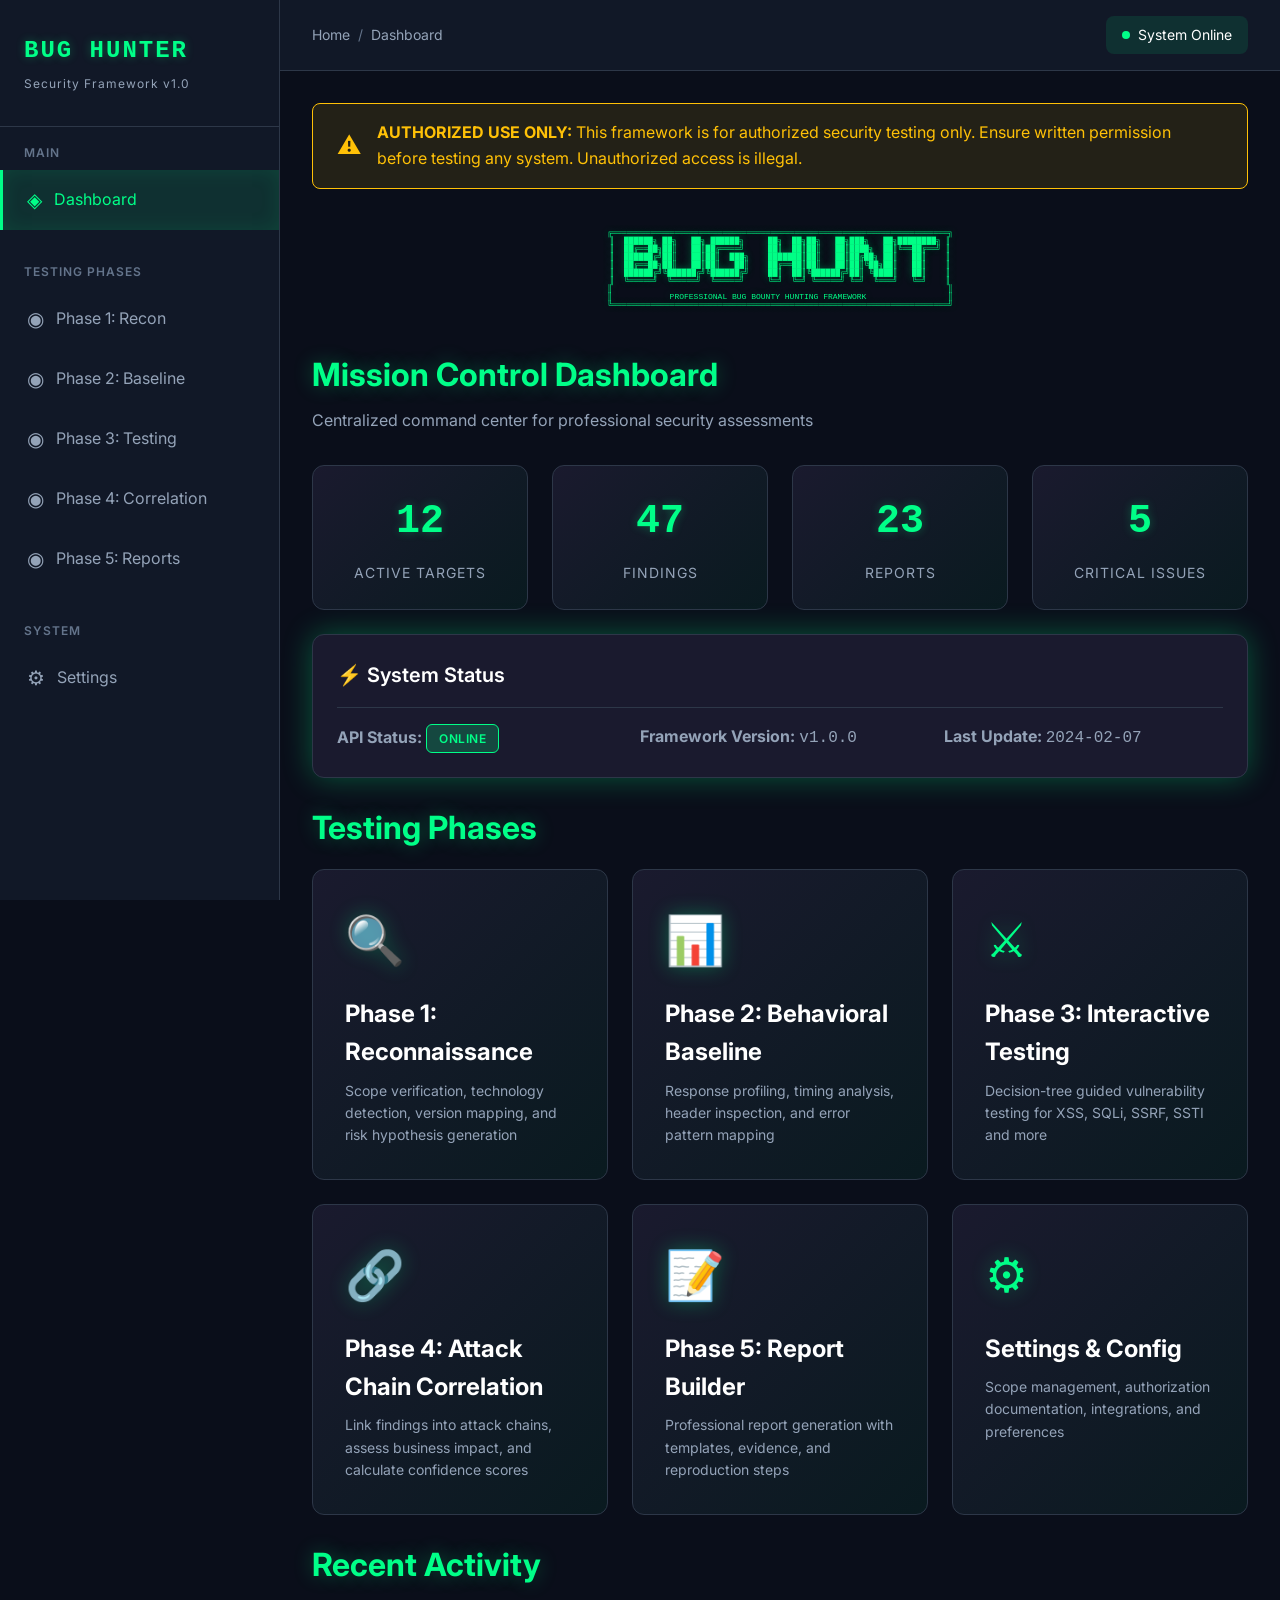
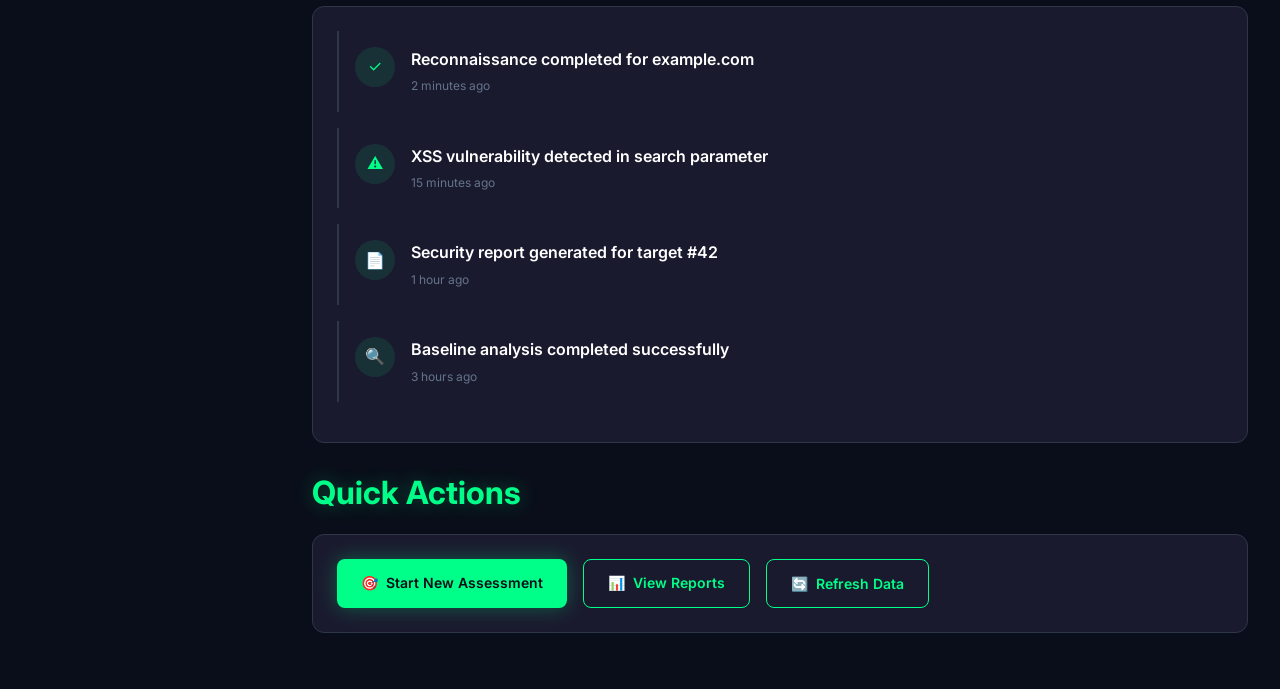
==== frontend/pages/index.html @ 170af29f "Add professional cybersecurity-themed frontend for Bug Hunter Framework - Created stunning cyberpunk" ====
<!DOCTYPE html>
<html lang="en">
<head>
    <meta charset="UTF-8">
    <meta name="viewport" content="width=device-width, initial-scale=1.0">
    <title>Bug Hunter Framework - Dashboard</title>
    <link rel="stylesheet" href="../css/style.css">
</head>
<body>
    <div class="app-container">
        <!-- Sidebar Navigation -->
        <aside class="sidebar">
            <div class="sidebar-header">
                <div class="logo">BUG HUNTER</div>
                <div class="logo-subtitle">Security Framework v1.0</div>
            </div>
            
            <nav class="nav-menu">
                <div class="nav-section">
                    <div class="nav-section-title">Main</div>
                    <a href="index.html" class="nav-link">
                        <span class="nav-icon">◈</span>
                        <span>Dashboard</span>
                    </a>
                </div>
                
                <div class="nav-section">
                    <div class="nav-section-title">Testing Phases</div>
                    <a href="recon.html" class="nav-link">
                        <span class="nav-icon">◉</span>
                        <span>Phase 1: Recon</span>
                    </a>
                    <a href="baseline.html" class="nav-link">
                        <span class="nav-icon">◉</span>
                        <span>Phase 2: Baseline</span>
                    </a>
                    <a href="testing.html" class="nav-link">
                        <span class="nav-icon">◉</span>
                        <span>Phase 3: Testing</span>
                    </a>
                    <a href="correlation.html" class="nav-link">
                        <span class="nav-icon">◉</span>
                        <span>Phase 4: Correlation</span>
                    </a>
                    <a href="reports.html" class="nav-link">
                        <span class="nav-icon">◉</span>
                        <span>Phase 5: Reports</span>
                    </a>
                </div>
                
                <div class="nav-section">
                    <div class="nav-section-title">System</div>
                    <a href="settings.html" class="nav-link">
                        <span class="nav-icon">⚙</span>
                        <span>Settings</span>
                    </a>
                </div>
            </nav>
        </aside>

        <!-- Main Content -->
        <main class="main-content">
            <!-- Top Header -->
            <header class="top-header">
                <div class="breadcrumb">
                    <span class="breadcrumb-item">Home</span>
                    <span class="breadcrumb-separator">/</span>
                    <span class="breadcrumb-item">Dashboard</span>
                </div>
                
                <div class="header-actions">
                    <div class="status-indicator">
                        <span class="status-dot"></span>
                        <span>System Online</span>
                    </div>
                </div>
            </header>

            <!-- Page Content -->
            <div class="content-container">
                <!-- Legal Disclaimer -->
                <div class="alert alert-warning">
                    <span class="alert-icon">⚠</span>
                    <div>
                        <strong>AUTHORIZED USE ONLY:</strong> This framework is for authorized security testing only. 
                        Ensure written permission before testing any system. Unauthorized access is illegal.
                    </div>
                </div>

                <!-- ASCII Logo -->
                <div class="ascii-art">
╔══════════════════════════════════════════════════════════════════════╗
║  ██████╗ ██╗   ██╗ ██████╗     ██╗  ██╗██╗   ██╗███╗   ██╗████████╗ ║
║  ██╔══██╗██║   ██║██╔════╝     ██║  ██║██║   ██║████╗  ██║╚══██╔══╝ ║
║  ██████╔╝██║   ██║██║  ███╗    ███████║██║   ██║██╔██╗ ██║   ██║    ║
║  ██╔══██╗██║   ██║██║   ██║    ██╔══██║██║   ██║██║╚██╗██║   ██║    ║
║  ██████╔╝╚██████╔╝╚██████╔╝    ██║  ██║╚██████╔╝██║ ╚████║   ██║    ║
║  ╚═════╝  ╚═════╝  ╚═════╝     ╚═╝  ╚═╝ ╚═════╝ ╚═╝  ╚═══╝   ╚═╝    ║
║                                                                      ║
║            PROFESSIONAL BUG BOUNTY HUNTING FRAMEWORK                 ║
╚══════════════════════════════════════════════════════════════════════╝
                </div>

                <!-- Page Header -->
                <div class="page-header">
                    <h1 class="page-title">Mission Control Dashboard</h1>
                    <p class="page-subtitle">Centralized command center for professional security assessments</p>
                </div>

                <!-- Stats Cards -->
                <div class="grid grid-4 mb-3">
                    <div class="stat-card">
                        <div class="stat-value" id="targetCount">0</div>
                        <div class="stat-label">Active Targets</div>
                    </div>
                    <div class="stat-card">
                        <div class="stat-value" id="findingCount">0</div>
                        <div class="stat-label">Findings</div>
                    </div>
                    <div class="stat-card">
                        <div class="stat-value" id="reportCount">0</div>
                        <div class="stat-label">Reports</div>
                    </div>
                    <div class="stat-card">
                        <div class="stat-value" id="criticalCount">0</div>
                        <div class="stat-label">Critical Issues</div>
                    </div>
                </div>

                <!-- System Status Panel -->
                <div class="card glow-green">
                    <div class="card-header">
                        <h2 class="card-title">⚡ System Status</h2>
                    </div>
                    <div class="card-body">
                        <div class="grid grid-3">
                            <div>
                                <strong>API Status:</strong> 
                                <span class="badge badge-success">ONLINE</span>
                            </div>
                            <div>
                                <strong>Framework Version:</strong> 
                                <span class="monospace">v1.0.0</span>
                            </div>
                            <div>
                                <strong>Last Update:</strong> 
                                <span class="monospace">2024-02-07</span>
                            </div>
                        </div>
                    </div>
                </div>

                <!-- Navigation Cards to 6 Phases -->
                <h2 class="page-title mt-3 mb-2">Testing Phases</h2>
                <div class="grid grid-3">
                    <a href="recon.html" class="nav-card">
                        <div class="nav-card-icon">🔍</div>
                        <div class="nav-card-title">Phase 1: Reconnaissance</div>
                        <div class="nav-card-description">
                            Scope verification, technology detection, version mapping, and risk hypothesis generation
                        </div>
                    </a>

                    <a href="baseline.html" class="nav-card">
                        <div class="nav-card-icon">📊</div>
                        <div class="nav-card-title">Phase 2: Behavioral Baseline</div>
                        <div class="nav-card-description">
                            Response profiling, timing analysis, header inspection, and error pattern mapping
                        </div>
                    </a>

                    <a href="testing.html" class="nav-card">
                        <div class="nav-card-icon">⚔</div>
                        <div class="nav-card-title">Phase 3: Interactive Testing</div>
                        <div class="nav-card-description">
                            Decision-tree guided vulnerability testing for XSS, SQLi, SSRF, SSTI and more
                        </div>
                    </a>

                    <a href="correlation.html" class="nav-card">
                        <div class="nav-card-icon">🔗</div>
                        <div class="nav-card-title">Phase 4: Attack Chain Correlation</div>
                        <div class="nav-card-description">
                            Link findings into attack chains, assess business impact, and calculate confidence scores
                        </div>
                    </a>

                    <a href="reports.html" class="nav-card">
                        <div class="nav-card-icon">📝</div>
                        <div class="nav-card-title">Phase 5: Report Builder</div>
                        <div class="nav-card-description">
                            Professional report generation with templates, evidence, and reproduction steps
                        </div>
                    </a>

                    <a href="settings.html" class="nav-card">
                        <div class="nav-card-icon">⚙</div>
                        <div class="nav-card-title">Settings & Config</div>
                        <div class="nav-card-description">
                            Scope management, authorization documentation, integrations, and preferences
                        </div>
                    </a>
                </div>

                <!-- Recent Activity Feed -->
                <h2 class="page-title mt-3 mb-2">Recent Activity</h2>
                <div class="card">
                    <div class="card-body">
                        <div class="activity-item">
                            <div class="activity-icon">✓</div>
                            <div class="activity-content">
                                <div class="activity-title">Reconnaissance completed for example.com</div>
                                <div class="activity-time">2 minutes ago</div>
                            </div>
                        </div>
                        <div class="activity-item">
                            <div class="activity-icon">⚠</div>
                            <div class="activity-content">
                                <div class="activity-title">XSS vulnerability detected in search parameter</div>
                                <div class="activity-time">15 minutes ago</div>
                            </div>
                        </div>
                        <div class="activity-item">
                            <div class="activity-icon">📄</div>
                            <div class="activity-content">
                                <div class="activity-title">Security report generated for target #42</div>
                                <div class="activity-time">1 hour ago</div>
                            </div>
                        </div>
                        <div class="activity-item">
                            <div class="activity-icon">🔍</div>
                            <div class="activity-content">
                                <div class="activity-title">Baseline analysis completed successfully</div>
                                <div class="activity-time">3 hours ago</div>
                            </div>
                        </div>
                    </div>
                </div>

                <!-- Quick Actions -->
                <h2 class="page-title mt-3 mb-2">Quick Actions</h2>
                <div class="card">
                    <div class="card-body flex gap-2">
                        <a href="recon.html" class="btn btn-primary">
                            <span>🎯</span>
                            <span>Start New Assessment</span>
                        </a>
                        <a href="reports.html" class="btn btn-secondary">
                            <span>📊</span>
                            <span>View Reports</span>
                        </a>
                        <button class="btn btn-secondary" onclick="location.reload()">
                            <span>🔄</span>
                            <span>Refresh Data</span>
                        </button>
                    </div>
                </div>
            </div>
        </main>
    </div>

    <script src="../js/app.js"></script>
    <script>
        // Animate stat counters on page load
        document.addEventListener('DOMContentLoaded', () => {
            BugHunter.animateNumber(document.getElementById('targetCount'), 12, 1500);
            BugHunter.animateNumber(document.getElementById('findingCount'), 47, 1500);
            BugHunter.animateNumber(document.getElementById('reportCount'), 23, 1500);
            BugHunter.animateNumber(document.getElementById('criticalCount'), 5, 1500);
        });
    </script>
</body>
</html>
---- frontend/css/style.css ----
/* Bug Hunter Framework - Cybersecurity Theme CSS */

@import url('https://fonts.googleapis.com/css2?family=Inter:wght@300;400;500;600;700&display=swap');

:root {
    --bg-primary: #0a0e1a;
    --bg-secondary: #111827;
    --bg-card: #1a1a2e;
    --neon-green: #00ff88;
    --neon-red: #ff3366;
    --neon-blue: #00d4ff;
    --neon-purple: #b026ff;
    --text-primary: #ffffff;
    --text-secondary: #94a3b8;
    --text-muted: #64748b;
    --border-color: #2d3748;
    --glow-green: rgba(0, 255, 136, 0.3);
    --glow-red: rgba(255, 51, 102, 0.3);
    --glow-blue: rgba(0, 212, 255, 0.3);
}

* {
    margin: 0;
    padding: 0;
    box-sizing: border-box;
}

body {
    font-family: 'Inter', -apple-system, BlinkMacSystemFont, 'Segoe UI', sans-serif;
    background-color: var(--bg-primary);
    color: var(--text-primary);
    line-height: 1.6;
    overflow-x: hidden;
}

code, pre, .monospace {
    font-family: 'Courier New', 'Consolas', monospace;
}

/* Scrollbar Styling */
::-webkit-scrollbar {
    width: 10px;
    height: 10px;
}

::-webkit-scrollbar-track {
    background: var(--bg-secondary);
}

::-webkit-scrollbar-thumb {
    background: var(--neon-green);
    border-radius: 5px;
}

::-webkit-scrollbar-thumb:hover {
    background: #00cc70;
}

/* Layout Container */
.app-container {
    display: flex;
    min-height: 100vh;
}

/* Sidebar Navigation */
.sidebar {
    width: 280px;
    background: var(--bg-secondary);
    border-right: 1px solid var(--border-color);
    position: fixed;
    height: 100vh;
    overflow-y: auto;
    z-index: 1000;
    transition: transform 0.3s ease;
}

.sidebar-header {
    padding: 2rem 1.5rem;
    border-bottom: 1px solid var(--border-color);
}

.logo {
    font-family: 'Courier New', monospace;
    font-size: 1.5rem;
    font-weight: bold;
    color: var(--neon-green);
    text-shadow: 0 0 10px var(--glow-green);
    letter-spacing: 2px;
}

.logo-subtitle {
    font-size: 0.75rem;
    color: var(--text-secondary);
    margin-top: 0.25rem;
    letter-spacing: 1px;
}

.nav-menu {
    padding: 1rem 0;
}

.nav-section {
    margin-bottom: 2rem;
}

.nav-section-title {
    font-size: 0.75rem;
    font-weight: 600;
    color: var(--text-muted);
    text-transform: uppercase;
    letter-spacing: 1px;
    padding: 0 1.5rem;
    margin-bottom: 0.5rem;
}

.nav-link {
    display: flex;
    align-items: center;
    padding: 0.875rem 1.5rem;
    color: var(--text-secondary);
    text-decoration: none;
    transition: all 0.3s ease;
    border-left: 3px solid transparent;
}

.nav-link:hover {
    background: rgba(0, 255, 136, 0.05);
    color: var(--neon-green);
    border-left-color: var(--neon-green);
}

.nav-link.active {
    background: rgba(0, 255, 136, 0.1);
    color: var(--neon-green);
    border-left-color: var(--neon-green);
    box-shadow: inset 0 0 20px rgba(0, 255, 136, 0.1);
}

.nav-icon {
    margin-right: 0.75rem;
    font-size: 1.25rem;
}

/* Main Content Area */
.main-content {
    flex: 1;
    margin-left: 280px;
    background: var(--bg-primary);
}

/* Top Header */
.top-header {
    background: var(--bg-secondary);
    border-bottom: 1px solid var(--border-color);
    padding: 1rem 2rem;
    position: sticky;
    top: 0;
    z-index: 999;
    display: flex;
    justify-content: space-between;
    align-items: center;
}

.breadcrumb {
    display: flex;
    align-items: center;
    gap: 0.5rem;
    font-size: 0.875rem;
    color: var(--text-secondary);
}

.breadcrumb-item {
    color: var(--text-secondary);
    text-decoration: none;
    transition: color 0.3s;
}

.breadcrumb-item:hover {
    color: var(--neon-green);
}

.breadcrumb-separator {
    color: var(--text-muted);
}

.header-actions {
    display: flex;
    align-items: center;
    gap: 1rem;
}

.status-indicator {
    display: flex;
    align-items: center;
    gap: 0.5rem;
    padding: 0.5rem 1rem;
    background: rgba(0, 255, 136, 0.1);
    border-radius: 8px;
    font-size: 0.875rem;
}

.status-dot {
    width: 8px;
    height: 8px;
    border-radius: 50%;
    background: var(--neon-green);
    animation: pulse 2s infinite;
}

@keyframes pulse {
    0%, 100% { opacity: 1; }
    50% { opacity: 0.5; }
}

/* Content Container */
.content-container {
    padding: 2rem;
    max-width: 1400px;
}

/* Page Header */
.page-header {
    margin-bottom: 2rem;
}

.page-title {
    font-size: 2rem;
    font-weight: 700;
    color: var(--neon-green);
    text-shadow: 0 0 20px var(--glow-green);
    margin-bottom: 0.5rem;
}

.page-subtitle {
    color: var(--text-secondary);
    font-size: 1rem;
}

/* Cards */
.card {
    background: var(--bg-card);
    border: 1px solid var(--border-color);
    border-radius: 12px;
    padding: 1.5rem;
    margin-bottom: 1.5rem;
    transition: all 0.3s ease;
}

.card:hover {
    border-color: var(--neon-green);
    box-shadow: 0 0 30px var(--glow-green);
    transform: translateY(-2px);
}

.card-header {
    display: flex;
    justify-content: space-between;
    align-items: center;
    margin-bottom: 1rem;
    padding-bottom: 1rem;
    border-bottom: 1px solid var(--border-color);
}

.card-title {
    font-size: 1.25rem;
    font-weight: 600;
    color: var(--text-primary);
}

.card-body {
    color: var(--text-secondary);
}

/* Grid Layouts */
.grid {
    display: grid;
    gap: 1.5rem;
}

.grid-2 {
    grid-template-columns: repeat(2, 1fr);
}

.grid-3 {
    grid-template-columns: repeat(3, 1fr);
}

.grid-4 {
    grid-template-columns: repeat(4, 1fr);
}

/* Stats Cards */
.stat-card {
    background: linear-gradient(135deg, var(--bg-card) 0%, rgba(0, 255, 136, 0.05) 100%);
    border: 1px solid var(--border-color);
    border-radius: 12px;
    padding: 1.5rem;
    text-align: center;
    transition: all 0.3s ease;
}

.stat-card:hover {
    border-color: var(--neon-green);
    box-shadow: 0 0 30px var(--glow-green);
    transform: translateY(-4px);
}

.stat-value {
    font-size: 2.5rem;
    font-weight: 700;
    color: var(--neon-green);
    font-family: 'Courier New', monospace;
    text-shadow: 0 0 10px var(--glow-green);
}

.stat-label {
    font-size: 0.875rem;
    color: var(--text-secondary);
    text-transform: uppercase;
    letter-spacing: 1px;
    margin-top: 0.5rem;
}

/* Buttons */
.btn {
    padding: 0.75rem 1.5rem;
    border: none;
    border-radius: 8px;
    font-size: 0.875rem;
    font-weight: 600;
    cursor: pointer;
    transition: all 0.3s ease;
    text-decoration: none;
    display: inline-flex;
    align-items: center;
    gap: 0.5rem;
    font-family: 'Inter', sans-serif;
}

.btn-primary {
    background: var(--neon-green);
    color: var(--bg-primary);
    box-shadow: 0 0 20px var(--glow-green);
}

.btn-primary:hover {
    background: #00cc70;
    box-shadow: 0 0 30px var(--glow-green);
    transform: translateY(-2px);
}

.btn-secondary {
    background: transparent;
    color: var(--neon-green);
    border: 1px solid var(--neon-green);
}

.btn-secondary:hover {
    background: rgba(0, 255, 136, 0.1);
    box-shadow: 0 0 20px var(--glow-green);
}

.btn-danger {
    background: var(--neon-red);
    color: white;
    box-shadow: 0 0 20px var(--glow-red);
}

.btn-danger:hover {
    background: #cc2952;
    box-shadow: 0 0 30px var(--glow-red);
}

/* Forms */
.form-group {
    margin-bottom: 1.5rem;
}

.form-label {
    display: block;
    margin-bottom: 0.5rem;
    color: var(--text-secondary);
    font-size: 0.875rem;
    font-weight: 500;
}

.form-input,
.form-textarea,
.form-select {
    width: 100%;
    padding: 0.875rem 1rem;
    background: var(--bg-secondary);
    border: 1px solid var(--border-color);
    border-radius: 8px;
    color: var(--text-primary);
    font-size: 0.875rem;
    font-family: 'Courier New', monospace;
    transition: all 0.3s ease;
}

.form-input:focus,
.form-textarea:focus,
.form-select:focus {
    outline: none;
    border-color: var(--neon-green);
    box-shadow: 0 0 20px var(--glow-green);
}

.form-textarea {
    resize: vertical;
    min-height: 120px;
}

/* Terminal Output */
.terminal {
    background: #000000;
    border: 1px solid var(--neon-green);
    border-radius: 8px;
    padding: 1rem;
    font-family: 'Courier New', monospace;
    font-size: 0.875rem;
    color: var(--neon-green);
    max-height: 400px;
    overflow-y: auto;
    box-shadow: 0 0 30px var(--glow-green);
}

.terminal-line {
    margin-bottom: 0.25rem;
    white-space: pre-wrap;
    word-break: break-all;
}

.terminal-line::before {
    content: '> ';
    color: var(--neon-green);
}

.terminal-prompt {
    color: var(--neon-green);
    animation: blink 1s infinite;
}

@keyframes blink {
    0%, 49% { opacity: 1; }
    50%, 100% { opacity: 0; }
}

/* Tables */
.table {
    width: 100%;
    border-collapse: collapse;
    font-size: 0.875rem;
}

.table th {
    background: var(--bg-secondary);
    color: var(--text-secondary);
    text-transform: uppercase;
    font-size: 0.75rem;
    font-weight: 600;
    letter-spacing: 1px;
    padding: 1rem;
    text-align: left;
    border-bottom: 2px solid var(--neon-green);
}

.table td {
    padding: 1rem;
    border-bottom: 1px solid var(--border-color);
    color: var(--text-secondary);
}

.table tr:hover {
    background: rgba(0, 255, 136, 0.05);
}

/* Badges */
.badge {
    display: inline-block;
    padding: 0.25rem 0.75rem;
    border-radius: 6px;
    font-size: 0.75rem;
    font-weight: 600;
    text-transform: uppercase;
    letter-spacing: 0.5px;
}

.badge-success {
    background: rgba(0, 255, 136, 0.2);
    color: var(--neon-green);
    border: 1px solid var(--neon-green);
}

.badge-danger {
    background: rgba(255, 51, 102, 0.2);
    color: var(--neon-red);
    border: 1px solid var(--neon-red);
}

.badge-warning {
    background: rgba(255, 193, 7, 0.2);
    color: #ffc107;
    border: 1px solid #ffc107;
}

.badge-info {
    background: rgba(0, 212, 255, 0.2);
    color: var(--neon-blue);
    border: 1px solid var(--neon-blue);
}

/* Alert/Banner */
.alert {
    padding: 1rem 1.5rem;
    border-radius: 8px;
    margin-bottom: 1.5rem;
    border: 1px solid;
    display: flex;
    align-items: center;
    gap: 1rem;
}

.alert-warning {
    background: rgba(255, 193, 7, 0.1);
    border-color: #ffc107;
    color: #ffc107;
}

.alert-danger {
    background: rgba(255, 51, 102, 0.1);
    border-color: var(--neon-red);
    color: var(--neon-red);
}

.alert-info {
    background: rgba(0, 212, 255, 0.1);
    border-color: var(--neon-blue);
    color: var(--neon-blue);
}

.alert-icon {
    font-size: 1.5rem;
}

/* Progress Bar */
.progress {
    width: 100%;
    height: 8px;
    background: var(--bg-secondary);
    border-radius: 4px;
    overflow: hidden;
    margin: 1rem 0;
}

.progress-bar {
    height: 100%;
    background: linear-gradient(90deg, var(--neon-green), var(--neon-blue));
    transition: width 0.5s ease;
    box-shadow: 0 0 10px var(--glow-green);
}

/* Tabs */
.tabs {
    display: flex;
    border-bottom: 2px solid var(--border-color);
    margin-bottom: 1.5rem;
    gap: 1rem;
}

.tab {
    padding: 1rem 1.5rem;
    background: transparent;
    border: none;
    color: var(--text-secondary);
    cursor: pointer;
    border-bottom: 2px solid transparent;
    margin-bottom: -2px;
    transition: all 0.3s ease;
    font-size: 0.875rem;
    font-weight: 600;
}

.tab:hover {
    color: var(--neon-green);
}

.tab.active {
    color: var(--neon-green);
    border-bottom-color: var(--neon-green);
    box-shadow: 0 0 20px var(--glow-green);
}

.tab-content {
    display: none;
}

.tab-content.active {
    display: block;
    animation: fadeIn 0.3s ease;
}

@keyframes fadeIn {
    from { opacity: 0; transform: translateY(10px); }
    to { opacity: 1; transform: translateY(0); }
}

/* ASCII Art */
.ascii-art {
    font-family: 'Courier New', monospace;
    font-size: 0.5rem;
    line-height: 1;
    color: var(--neon-green);
    text-shadow: 0 0 10px var(--glow-green);
    white-space: pre;
    text-align: center;
    margin: 2rem 0;
}

/* Typing Animation */
.typing-text {
    overflow: hidden;
    white-space: nowrap;
    animation: typing 3s steps(40) infinite;
}

@keyframes typing {
    0%, 90%, 100% { width: 0; }
    30%, 60% { width: 100%; }
}

/* Glow Effects */
.glow-green {
    box-shadow: 0 0 30px var(--glow-green);
}

.glow-red {
    box-shadow: 0 0 30px var(--glow-red);
}

.glow-blue {
    box-shadow: 0 0 30px var(--glow-blue);
}

/* Risk Levels */
.risk-critical {
    color: var(--neon-red);
    font-weight: 700;
    text-shadow: 0 0 10px var(--glow-red);
}

.risk-high {
    color: #ff6b35;
    font-weight: 700;
}

.risk-medium {
    color: #ffc107;
    font-weight: 600;
}

.risk-low {
    color: var(--neon-green);
    font-weight: 600;
}

/* Loading Spinner */
.spinner {
    width: 40px;
    height: 40px;
    border: 4px solid var(--bg-secondary);
    border-top: 4px solid var(--neon-green);
    border-radius: 50%;
    animation: spin 1s linear infinite;
}

@keyframes spin {
    0% { transform: rotate(0deg); }
    100% { transform: rotate(360deg); }
}

/* Navigation Cards (Dashboard) */
.nav-card {
    background: linear-gradient(135deg, var(--bg-card) 0%, rgba(0, 255, 136, 0.05) 100%);
    border: 1px solid var(--border-color);
    border-radius: 12px;
    padding: 2rem;
    text-decoration: none;
    color: var(--text-primary);
    display: block;
    transition: all 0.3s ease;
    position: relative;
    overflow: hidden;
}

.nav-card::before {
    content: '';
    position: absolute;
    top: 0;
    left: 0;
    width: 4px;
    height: 100%;
    background: var(--neon-green);
    transform: scaleY(0);
    transition: transform 0.3s ease;
}

.nav-card:hover::before {
    transform: scaleY(1);
}

.nav-card:hover {
    border-color: var(--neon-green);
    box-shadow: 0 0 40px var(--glow-green);
    transform: translateY(-4px);
}

.nav-card-icon {
    font-size: 3rem;
    color: var(--neon-green);
    margin-bottom: 1rem;
    text-shadow: 0 0 20px var(--glow-green);
}

.nav-card-title {
    font-size: 1.5rem;
    font-weight: 700;
    margin-bottom: 0.5rem;
}

.nav-card-description {
    color: var(--text-secondary);
    font-size: 0.875rem;
}

/* Activity Feed */
.activity-item {
    display: flex;
    gap: 1rem;
    padding: 1rem;
    border-left: 2px solid var(--border-color);
    margin-bottom: 1rem;
    transition: all 0.3s ease;
}

.activity-item:hover {
    border-left-color: var(--neon-green);
    background: rgba(0, 255, 136, 0.05);
}

.activity-icon {
    width: 40px;
    height: 40px;
    background: rgba(0, 255, 136, 0.1);
    border-radius: 50%;
    display: flex;
    align-items: center;
    justify-content: center;
    color: var(--neon-green);
    flex-shrink: 0;
}

.activity-content {
    flex: 1;
}

.activity-title {
    color: var(--text-primary);
    font-weight: 600;
    margin-bottom: 0.25rem;
}

.activity-time {
    color: var(--text-muted);
    font-size: 0.75rem;
}

/* Decision Tree Styles */
.decision-tree {
    padding: 1.5rem;
}

.decision-node {
    background: var(--bg-secondary);
    border: 1px solid var(--border-color);
    border-radius: 8px;
    padding: 1.5rem;
    margin-bottom: 1rem;
}

.decision-node.active {
    border-color: var(--neon-green);
    box-shadow: 0 0 20px var(--glow-green);
}

.decision-question {
    font-size: 1.125rem;
    color: var(--neon-green);
    margin-bottom: 1rem;
    font-weight: 600;
}

.decision-options {
    display: flex;
    gap: 1rem;
    flex-wrap: wrap;
}

.decision-btn {
    padding: 0.75rem 1.5rem;
    background: var(--bg-card);
    border: 1px solid var(--border-color);
    border-radius: 8px;
    color: var(--text-primary);
    cursor: pointer;
    transition: all 0.3s ease;
}

.decision-btn:hover {
    border-color: var(--neon-green);
    background: rgba(0, 255, 136, 0.1);
    box-shadow: 0 0 20px var(--glow-green);
}

/* Code Block */
.code-block {
    background: #000000;
    border: 1px solid var(--neon-green);
    border-radius: 8px;
    padding: 1rem;
    font-family: 'Courier New', monospace;
    font-size: 0.875rem;
    color: var(--neon-green);
    overflow-x: auto;
    margin: 1rem 0;
}

/* Responsive Design */
@media (max-width: 1200px) {
    .grid-4 {
        grid-template-columns: repeat(2, 1fr);
    }
}

@media (max-width: 768px) {
    .sidebar {
        transform: translateX(-100%);
        width: 280px;
    }
    
    .sidebar.open {
        transform: translateX(0);
    }
    
    .main-content {
        margin-left: 0;
    }
    
    .grid-2,
    .grid-3,
    .grid-4 {
        grid-template-columns: 1fr;
    }
    
    .content-container {
        padding: 1rem;
    }
    
    .page-title {
        font-size: 1.5rem;
    }
}

/* Utility Classes */
.text-center { text-align: center; }
.text-right { text-align: right; }
.mt-1 { margin-top: 0.5rem; }
.mt-2 { margin-top: 1rem; }
.mt-3 { margin-top: 1.5rem; }
.mb-1 { margin-bottom: 0.5rem; }
.mb-2 { margin-bottom: 1rem; }
.mb-3 { margin-bottom: 1.5rem; }
.p-1 { padding: 0.5rem; }
.p-2 { padding: 1rem; }
.p-3 { padding: 1.5rem; }
.flex { display: flex; }
.flex-between { display: flex; justify-content: space-between; }
.flex-center { display: flex; align-items: center; justify-content: center; }
.gap-1 { gap: 0.5rem; }
.gap-2 { gap: 1rem; }
.gap-3 { gap: 1.5rem; }
.w-full { width: 100%; }
.hidden { display: none; }
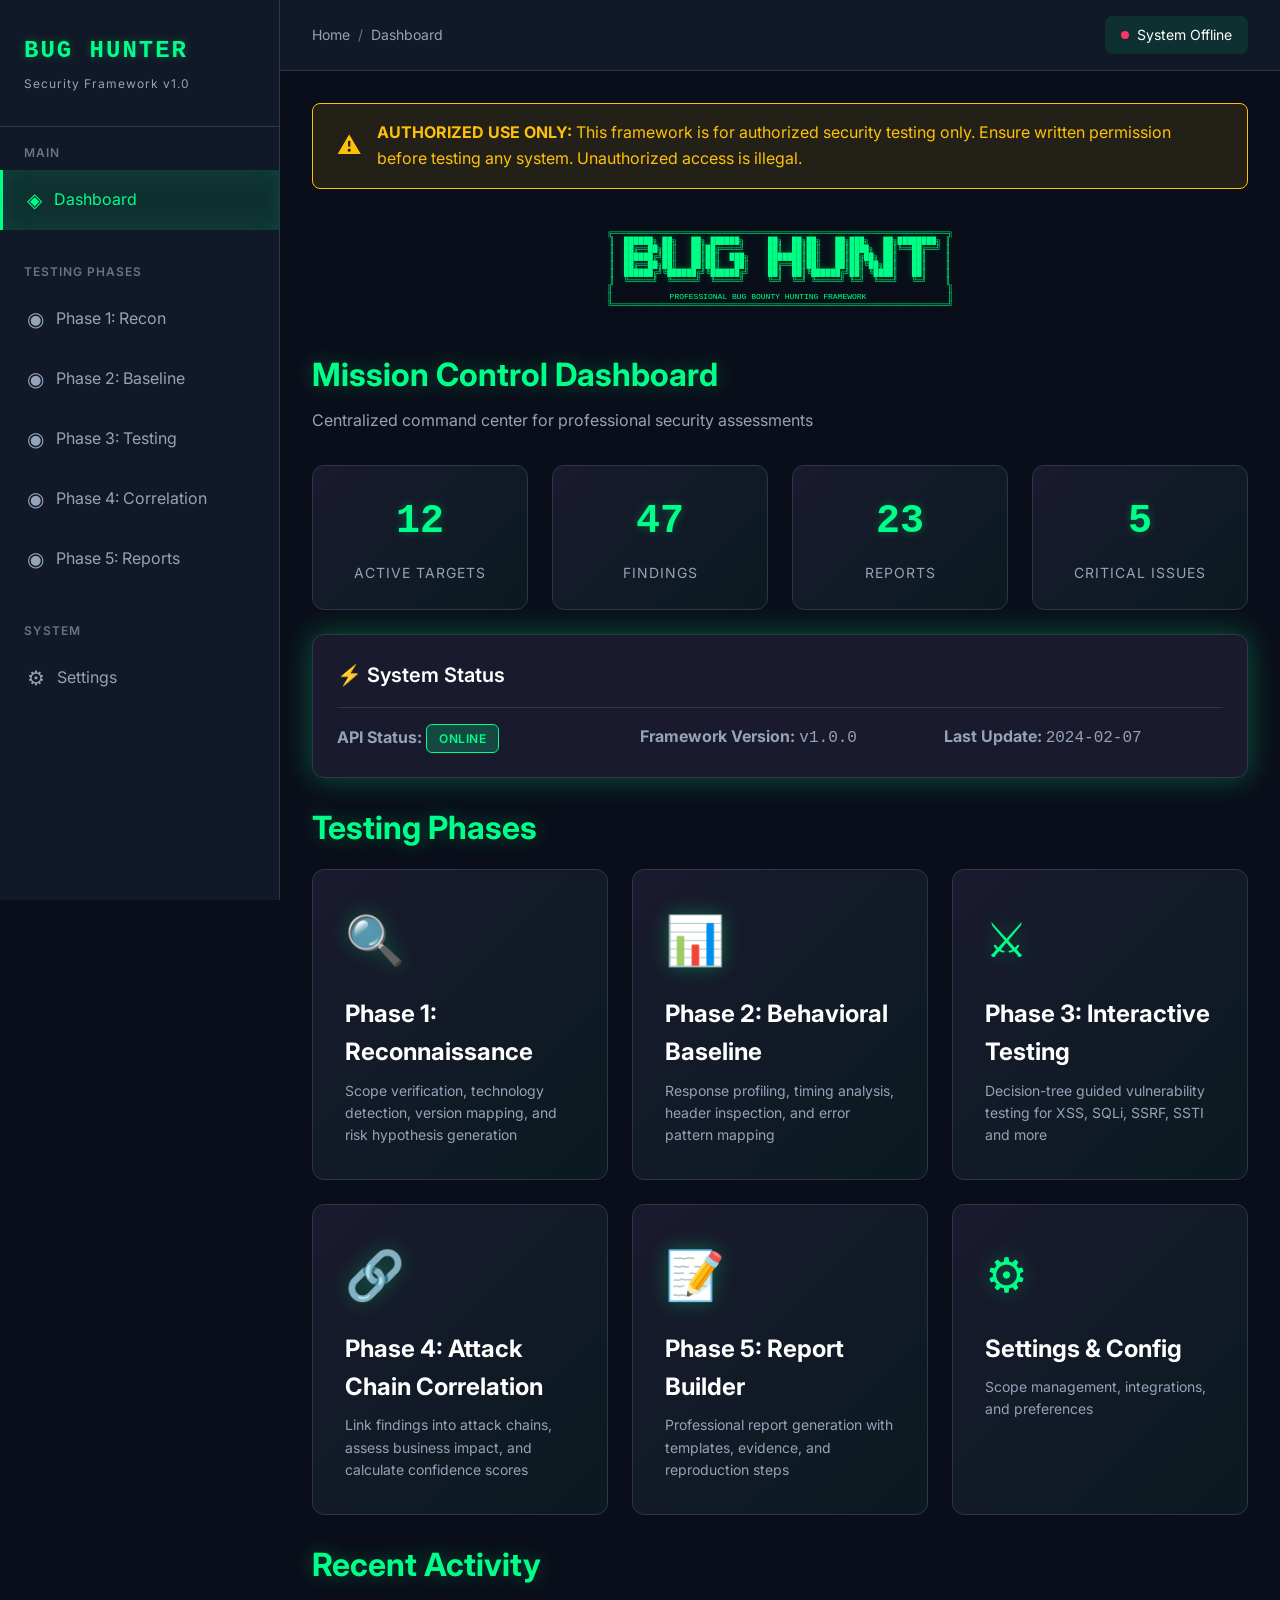
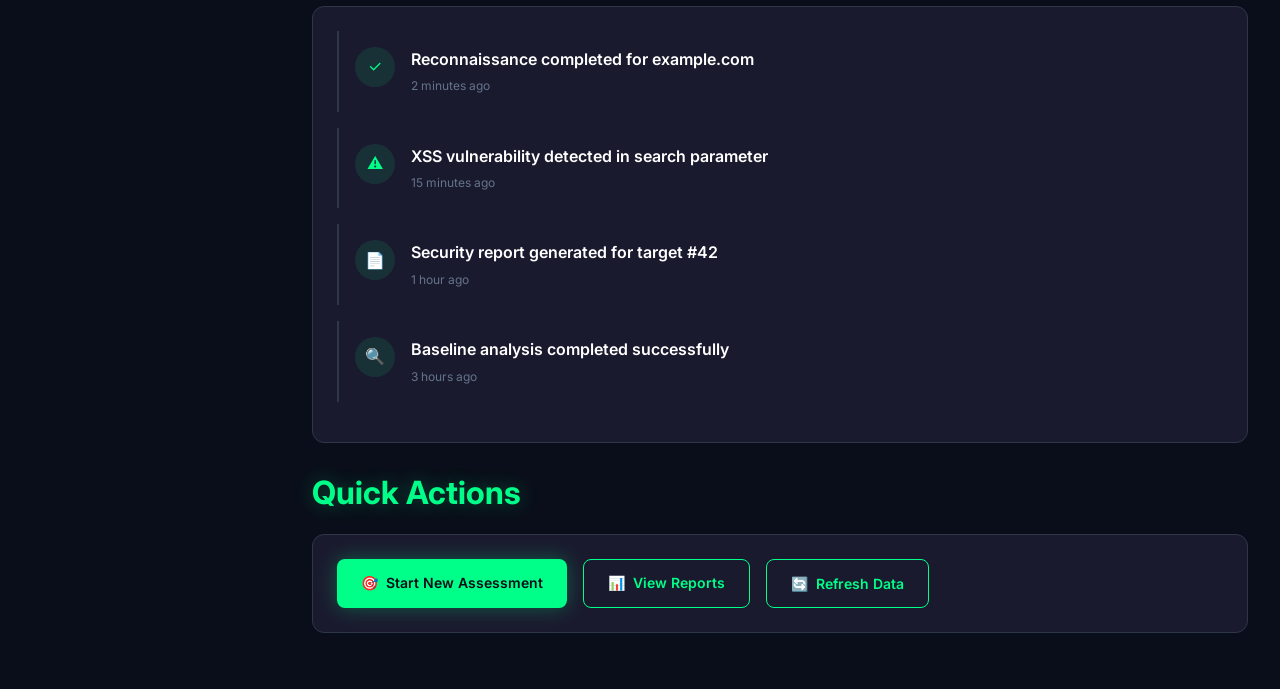
==== commit 15a25ffd: "Remove authorization functionality completely from framework Co-authored-by: imnaruu <104673511+imna" ====
--- a/frontend/pages/index.html
+++ b/frontend/pages/index.html
@@ -197,7 +197,7 @@
                         <div class="nav-card-icon">⚙</div>
                         <div class="nav-card-title">Settings & Config</div>
                         <div class="nav-card-description">
-                            Scope management, authorization documentation, integrations, and preferences
+                            Scope management, integrations, and preferences
                         </div>
                     </a>
                 </div>
